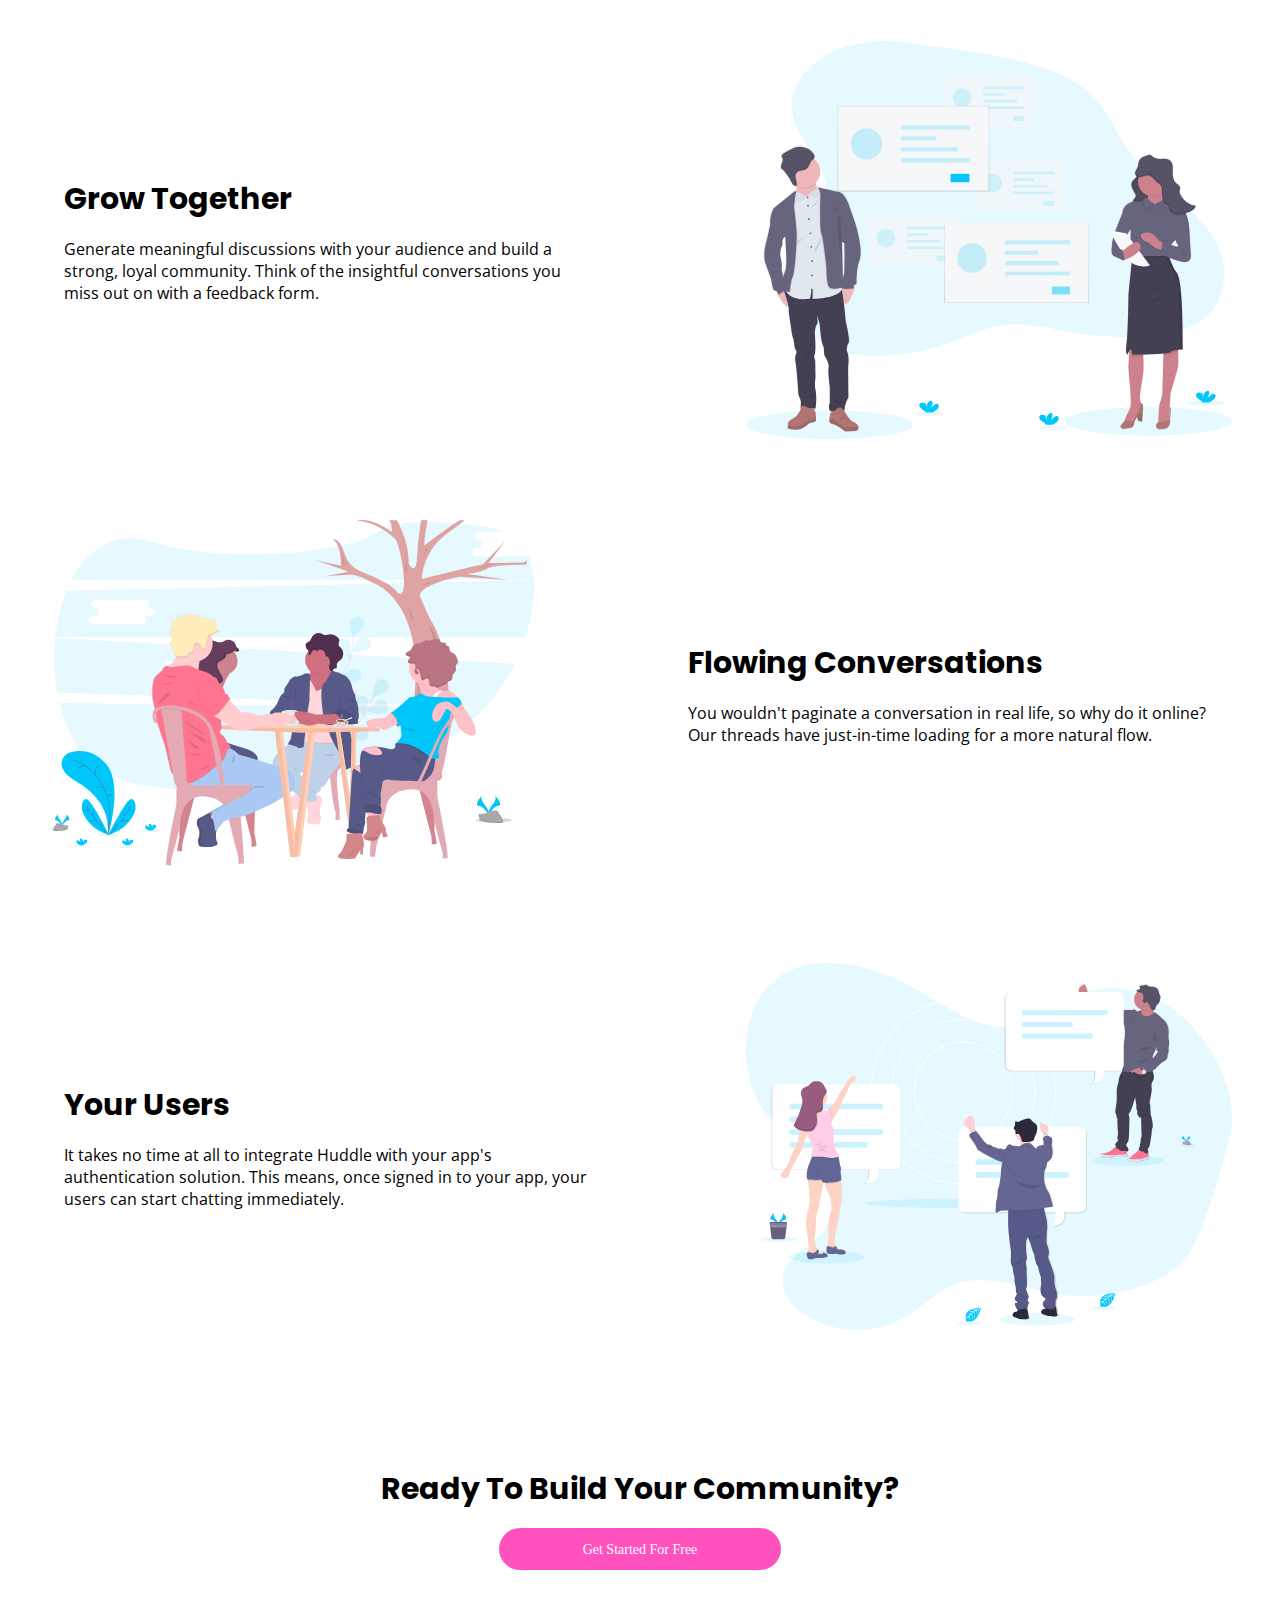
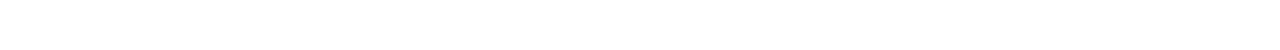
==== desktop/index.html @ 0dac368e "segunda parte" ====
<!DOCTYPE html>
<html lang="en">
<head>
    <meta charset="UTF-8">
    <meta http-equiv="X-UA-Compatible" content="IE=edge">
    <meta name="viewport" content="width=device-width, initial-scale=1.0">
    <title>desktop</title>
    <link rel="preconnect" href="https://fonts.googleapis.com">
    <link rel="preconnect" href="https://fonts.gstatic.com" crossorigin>
    <link href="https://fonts.googleapis.com/css2?family=Poppins:wght@700&display=swap" rel="stylesheet">
    <link rel="preconnect" href="https://fonts.googleapis.com">
    <link rel="preconnect" href="https://fonts.gstatic.com" crossorigin>
    <link href="https://fonts.googleapis.com/css2?family=Open+Sans:wght@400;600;700&display=swap" rel="stylesheet">
    <link rel="stylesheet" href="./style.css">

</head>
<body>
    <section class="subGrow">
        <h2>Grow Together</h2>
        <p>
            Generate meaningful discussions with your audience and build a strong, loyal community. 
            Think of the insightful conversations you miss out on with a feedback form.
        </p>
        
    </section>
    <section class="subFlowing">
        <h2>Flowing Conversations</h2>
        <p>
            You wouldn't paginate a conversation in real life, so why do it online? Our threads have 
            just-in-time loading for a more natural flow.
        </p>

    </section>
    <section class="subYour">
        <h2>Your Users</h2>
        <p>
            It takes no time at all to integrate Huddle with your app's authentication solution. This means, 
            once signed in to your app, your users can start chatting immediately.
        </p>
    </section>
    <section class="ready">
        <h2>
            Ready To Build Your Community?
        </h2>
       
        <div class="container">
        
            <a href="https://static.wikia.nocookie.net/memes-pedia/images/0/0d/Lol2.png/revision/latest?cb=20160319042341&path-prefix=es">
                <span class="otherPage">Get Started For Free</span></a>
        </div>
    </section>
</body>
</html>
---- desktop/style.css ----
:root{
    --tipoletrabody: 'Open Sans', sans-serif; 
    --tipoLetraencabezado: 'Poppins', sans-serif;
}

*{
    margin: 0;
    padding: 0;
    box-sizing: border-box;
}

body{
    background-color: #ffffff;
}
/*
body::-webkit-scrollbar {
    -webkit-appearance: none;
}
*/
.subGrow{
    background-image: url(../images/illustration-grow-together.svg);
    background-repeat: no-repeat;
    background-position: right;
    background-size: 40%;
    padding: 10rem 50% 10rem 3rem;
    margin: 1rem;
    margin-right: 3rem;
}

.subGrow>h2{
    font-family: var(--tipoLetraencabezado);
    font-weight: 700;
    font-size: 30px;
    padding-bottom: 1rem;
}

.subGrow>p{
    font-family: var(--tipoletrabody);
    font-weight: 400;
}

.subFlowing{
    background-image: url(../images/illustration-flowing-conversation.svg);
    background-repeat: no-repeat;
    background-position: left;
    background-size: 40%;
    padding: 10rem 3rem 10rem 50%;
    margin: 1rem;
    margin-left: 3rem;
}

.subFlowing>h2{
    font-family: var(--tipoLetraencabezado);
    font-weight: 700;
    font-size: 30px;
    padding-bottom: 1rem;  
}

.subFlowing>p{
    font-family: var(--tipoletrabody);
    font-weight: 400;
}

.subYour{
    background-image: url(../images/illustration-your-users.svg);
    background-repeat: no-repeat;
    background-position: right;
    background-size: 40%;
    padding: 10rem 50% 10rem 3rem;
    margin: 1rem;
    margin-right: 3rem;
}

.subYour>h2{
    font-family: var(--tipoLetraencabezado);
    font-weight: 700;
    font-size: 30px;
    padding-bottom: 1rem;  
}

.subYour>p{
    font-family: var(--tipoletrabody);
    font-weight: 400;
}

.ready{
    padding: 5rem 0;
}

.ready>h2{
    text-align: center;
    font-family: var(--tipoLetraencabezado);
    font-weight: 700;
    font-size: 30px;  
    padding-bottom: 1rem;
}

.ready>div{
    width:22%;
    border: none;
    border-radius: 40px;
    background: hsl(322, 100%, 66%); 
    padding: 12px;
    margin:auto;
    text-align: center;
}

.container a {
    color: #ffffff;
    text-decoration: none;
    font-size: 14px;
}
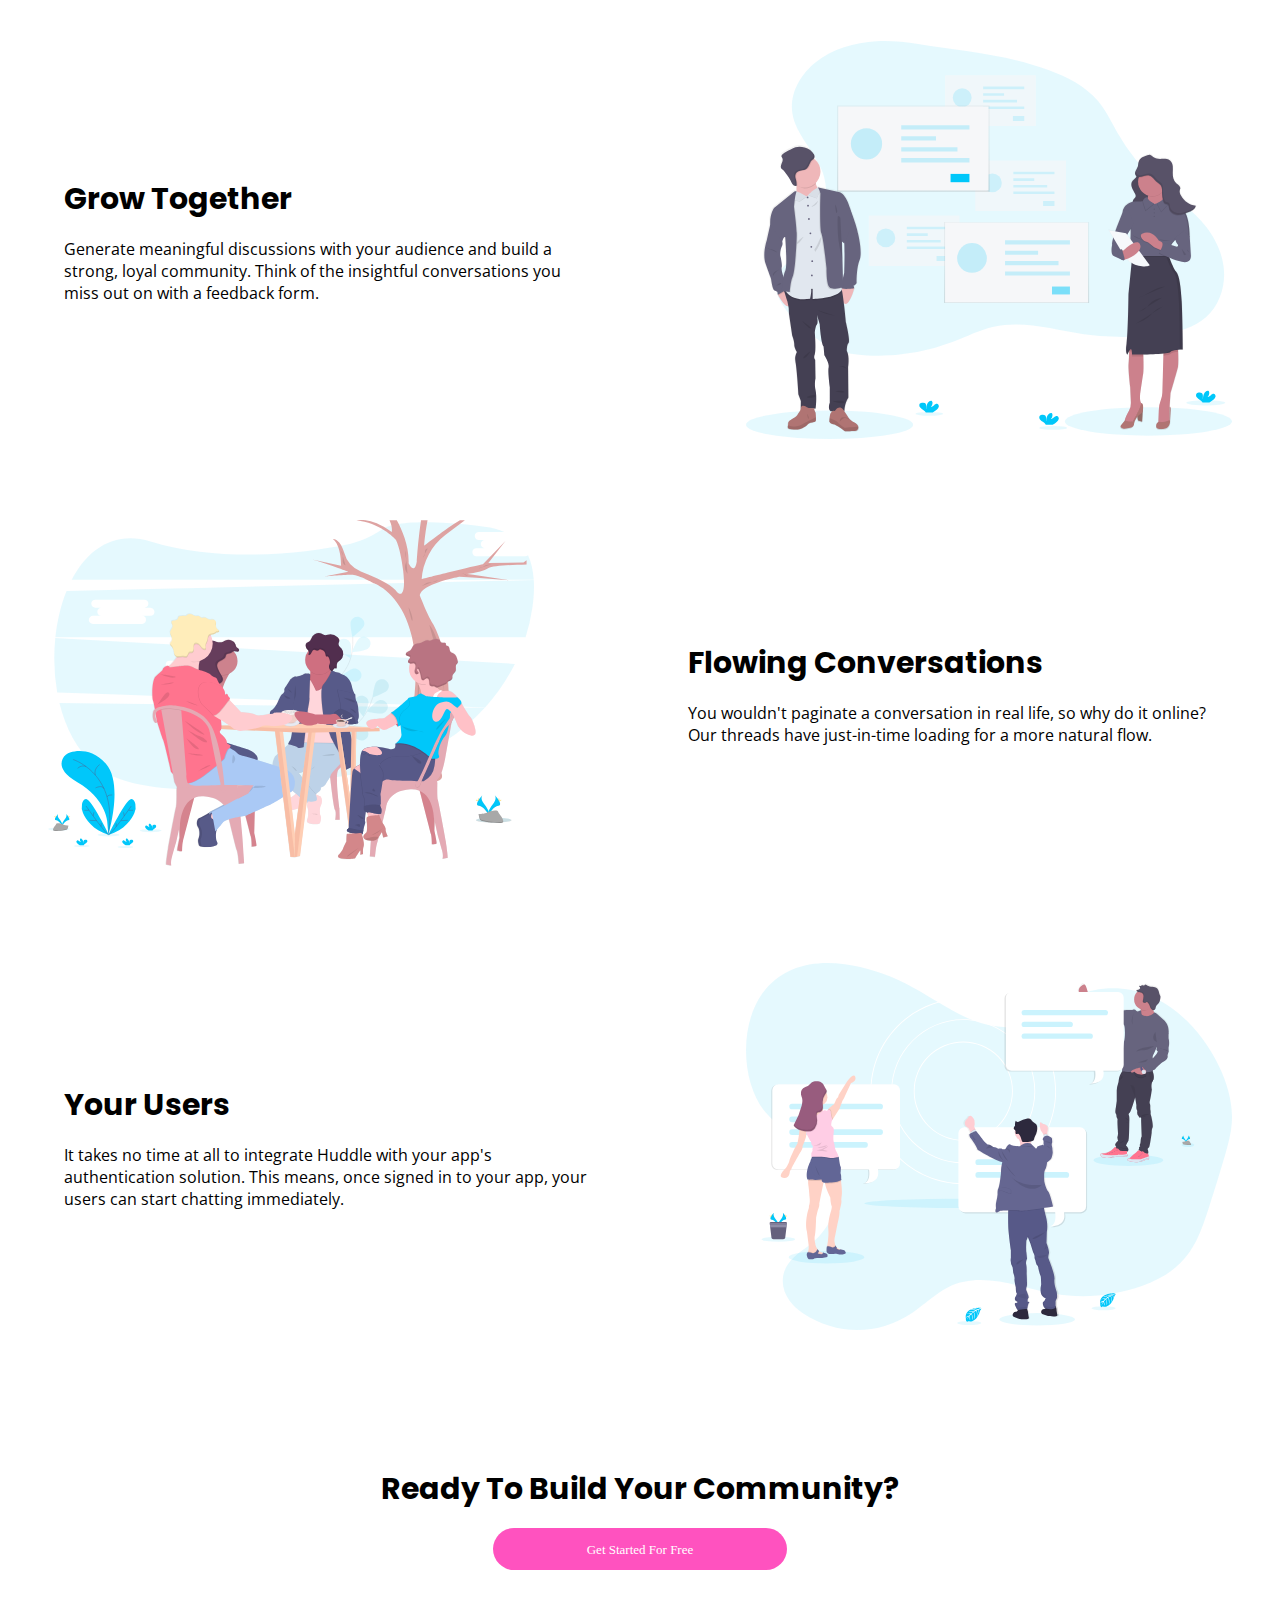
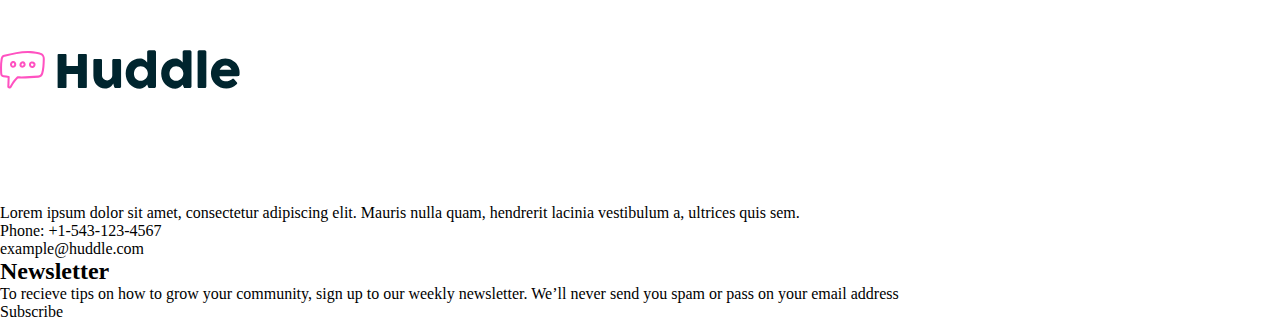
==== commit c7098f24: "ultimas 4 secciones" ====
--- a/desktop/index.html
+++ b/desktop/index.html
@@ -16,6 +16,7 @@
 </head>
 <body>
     <section class="subGrow">
+        
         <h2>Grow Together</h2>
         <p>
             Generate meaningful discussions with your audience and build a strong, loyal community. 
@@ -44,10 +45,37 @@
         </h2>
        
         <div class="container">
-        
+
             <a href="https://static.wikia.nocookie.net/memes-pedia/images/0/0d/Lol2.png/revision/latest?cb=20160319042341&path-prefix=es">
                 <span class="otherPage">Get Started For Free</span></a>
         </div>
     </section>
+
+    <footer>
+        <section>
+            <img src="../images/logo.svg" alt="">
+            <p>Lorem ipsum dolor sit amet, consectetur adipiscing elit. Mauris nulla quam, hendrerit lacinia 
+                vestibulum a, ultrices quis sem.
+            </p>
+            <div class="phone">
+                Phone: +1-543-123-4567
+            </div>
+            <div class="correo">
+                example@huddle.com
+            </div>
+        </section>
+        <section>
+            <h2>
+                Newsletter
+            </h2>
+            <p>
+                To recieve tips on how to grow your community, sign up to our weekly newsletter. We’ll never 
+                send you spam or pass on your email address
+            </p>
+            <div>
+                Subscribe
+            </div>
+        </section>
+    </footer>
 </body>
 </html>--- a/desktop/style.css
+++ b/desktop/style.css
@@ -12,11 +12,7 @@
 body{
     background-color: #ffffff;
 }
-/*
-body::-webkit-scrollbar {
-    -webkit-appearance: none;
-}
-*/
+
 .subGrow{
     background-image: url(../images/illustration-grow-together.svg);
     background-repeat: no-repeat;
@@ -96,17 +92,25 @@
 }
 
 .ready>div{
-    width:22%;
+    width:23%;
     border: none;
     border-radius: 40px;
     background: hsl(322, 100%, 66%); 
     padding: 12px;
     margin:auto;
+
     text-align: center;
 }
 
 .container a {
     color: #ffffff;
     text-decoration: none;
-    font-size: 14px;
-}+    font-size: 13px;
+}
+
+footer{
+    display: flex;
+    flex-direction: column;
+    justify-content: space-around;
+
+}
